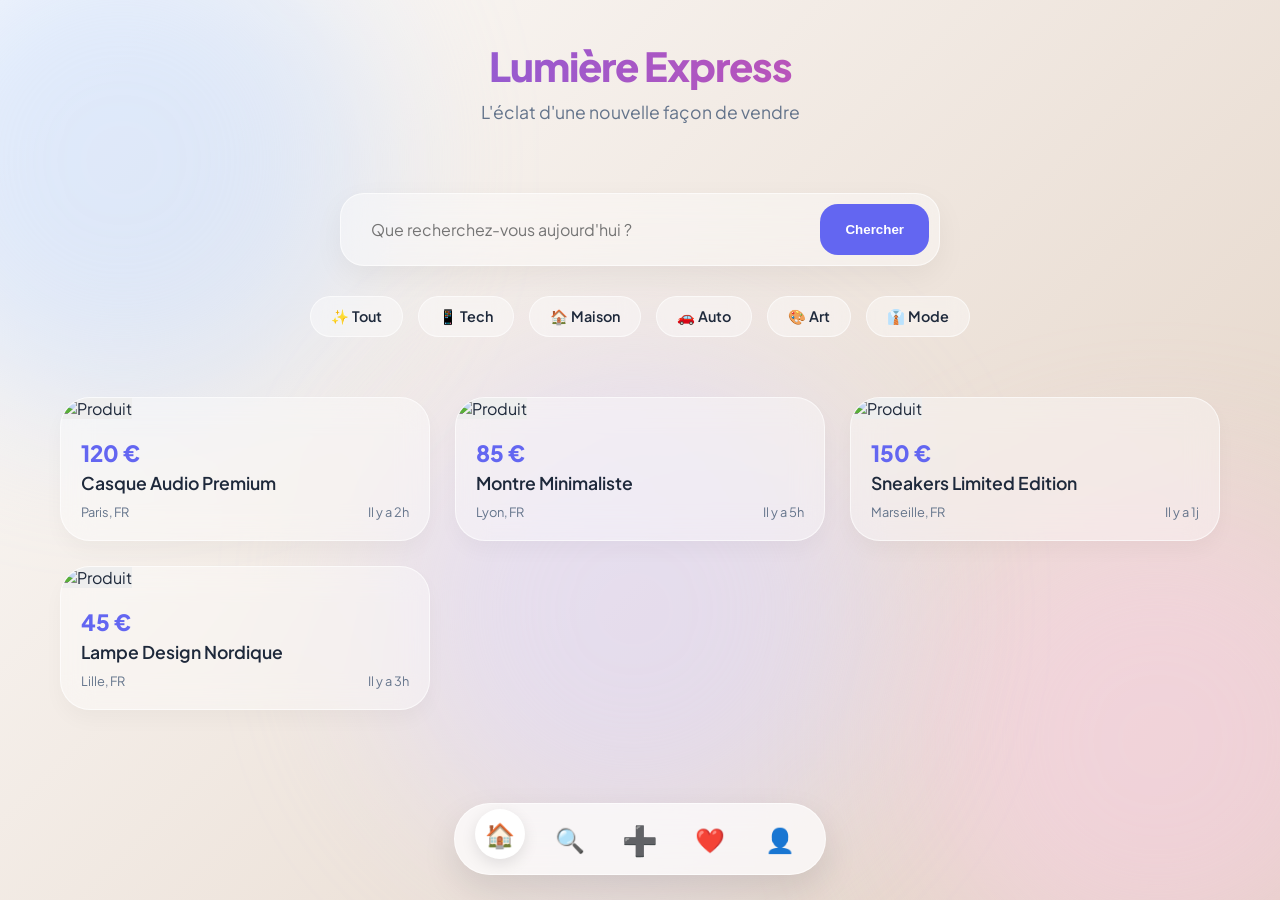
==== index.html @ c5d945b9 "AminiA: mise a jour de index.html" ====
<!DOCTYPE html>
<html lang="fr">
<head>
    <meta charset="UTF-8">
    <meta name="viewport" content="width=device-width, initial-scale=1.0">
    <title>Lumière Express | L'Éclat des Annonces</title>
    <link href="https://fonts.googleapis.com/css2?family=Plus+Jakarta+Sans:wght@300;400;600;800&display=swap" rel="stylesheet">
    <style>
        :root {
            --primary: #6366f1;
            --secondary: #a855f7;
            --accent: #ec4899;
            --glass: rgba(255, 255, 255, 0.4);
            --glass-border: rgba(255, 255, 255, 0.6);
            --text-main: #1e293b;
            --text-muted: #64748b;
        }

        * {
            margin: 0;
            padding: 0;
            box-sizing: border-box;
            -webkit-tap-highlight-color: transparent;
        }

        body {
            font-family: 'Plus Jakarta Sans', sans-serif;
            background: linear-gradient(135deg, #fdfcfb 0%, #e2d1c3 100%);
            background-attachment: fixed;
            color: var(--text-main);
            min-height: 100vh;
            overflow-x: hidden;
        }

        /* Background Blobs pour l'effet visuel */
        .blob {
            position: fixed;
            width: 500px;
            height: 500px;
            filter: blur(80px);
            z-index: -1;
            opacity: 0.5;
            border-radius: 50%;
            animation: move 20s infinite alternate;
        }
        .blob-1 { background: #c3dafe; top: -10%; left: -10%; }
        .blob-2 { background: #fbcfe8; bottom: -10%; right: -10%; animation-delay: -5s; }
        .blob-3 { background: #ddd6fe; top: 40%; left: 30%; animation-delay: -10s; }

        @keyframes move {
            from { transform: translate(0, 0) scale(1); }
            to { transform: translate(100px, 50px) scale(1.1); }
        }

        header {
            padding: 40px 20px;
            text-align: center;
            animation: fadeInDown 0.8s ease-out;
        }

        .logo {
            font-size: 2.5rem;
            font-weight: 800;
            background: linear-gradient(to right, var(--primary), var(--accent));
            -webkit-background-clip: text;
            -webkit-text-fill-color: transparent;
            letter-spacing: -1px;
            margin-bottom: 10px;
        }

        .tagline {
            color: var(--text-muted);
            font-size: 1.1rem;
            font-weight: 400;
        }

        .search-container {
            max-width: 600px;
            margin: 30px auto;
            padding: 10px;
            background: var(--glass);
            backdrop-filter: blur(20px);
            -webkit-backdrop-filter: blur(20px);
            border: 1px solid var(--glass-border);
            border-radius: 24px;
            display: flex;
            gap: 10px;
            box-shadow: 0 10px 30px rgba(0,0,0,0.05);
            animation: fadeInUp 0.8s ease-out;
        }

        .search-container input {
            flex: 1;
            background: transparent;
            border: none;
            padding: 15px 20px;
            font-size: 1rem;
            font-family: inherit;
            outline: none;
            color: var(--text-main);
        }

        .search-btn {
            background: var(--primary);
            color: white;
            border: none;
            padding: 0 25px;
            border-radius: 18px;
            font-weight: 600;
            cursor: pointer;
            transition: all 0.3s ease;
        }

        .search-btn:hover {
            transform: scale(1.05);
            box-shadow: 0 5px 15px rgba(99, 102, 241, 0.4);
        }

        .categories {
            display: flex;
            justify-content: center;
            gap: 15px;
            flex-wrap: wrap;
            padding: 0 20px 40px;
            animation: fadeInUp 1s ease-out;
        }

        .cat-pill {
            padding: 10px 20px;
            background: var(--glass);
            backdrop-filter: blur(10px);
            border: 1px solid var(--glass-border);
            border-radius: 50px;
            font-size: 0.9rem;
            font-weight: 600;
            color: var(--text-main);
            cursor: pointer;
            transition: all 0.3s cubic-bezier(0.4, 0, 0.2, 1);
        }

        .cat-pill:hover {
            background: white;
            transform: translateY(-3px);
            box-shadow: 0 5px 15px rgba(0,0,0,0.05);
        }

        .grid {
            display: grid;
            grid-template-columns: repeat(auto-fill, minmax(280px, 1fr));
            gap: 25px;
            padding: 20px;
            max-width: 1200px;
            margin: 0 auto 100px;
        }

        .card {
            background: var(--glass);
            backdrop-filter: blur(15px);
            -webkit-backdrop-filter: blur(15px);
            border: 1px solid var(--glass-border);
            border-radius: 30px;
            overflow: hidden;
            transition: all 0.4s cubic-bezier(0.175, 0.885, 0.32, 1.275);
            cursor: pointer;
            box-shadow: 0 10px 20px rgba(0,0,0,0.03);
        }

        .card:hover {
            transform: translateY(-10px) scale(1.02);
            box-shadow: 0 20px 40px rgba(0,0,0,0.08);
            background: rgba(255, 255, 255, 0.6);
        }

        .card-img {
            width: 100%;
            height: 200px;
            background: #eee;
            object-fit: cover;
        }

        .card-content {
            padding: 20px;
        }

        .card-price {
            font-size: 1.4rem;
            font-weight: 800;
            color: var(--primary);
            margin-bottom: 5px;
        }

        .card-title {
            font-size: 1.1rem;
            font-weight: 600;
            margin-bottom: 10px;
        }

        .card-footer {
            display: flex;
            justify-content: space-between;
            align-items: center;
            font-size: 0.8rem;
            color: var(--text-muted);
        }

        /* Tab Bar Ultra-Moderne */
        .tab-bar {
            position: fixed;
            bottom: 25px;
            left: 50%;
            transform: translateX(-50%);
            background: rgba(255, 255, 255, 0.7);
            backdrop-filter: blur(25px);
            -webkit-backdrop-filter: blur(25px);
            border: 1px solid var(--glass-border);
            border-radius: 40px;
            padding: 10px 20px;
            display: flex;
            gap: 20px;
            box-shadow: 0 15px 35px rgba(0,0,0,0.1);
            z-index: 1000;
            animation: fadeInUp 1.2s ease-out;
        }

        .tab-item {
            width: 50px;
            height: 50px;
            display: flex;
            align-items: center;
            justify-content: center;
            border-radius: 50%;
            color: var(--text-muted);
            text-decoration: none;
            font-size: 1.5rem;
            transition: all 0.3s ease;
            position: relative;
        }

        .tab-item.active {
            color: var(--primary);
            background: white;
            box-shadow: 0 5px 15px rgba(0,0,0,0.1);
            transform: translateY(-5px);
        }

        .tab-item:hover:not(.active) {
            color: var(--primary);
            background: rgba(255,255,255,0.5);
        }

        @keyframes fadeInDown {
            from { opacity: 0; transform: translateY(-30px); }
            to { opacity: 1; transform: translateY(0); }
        }

        @keyframes fadeInUp {
            from { opacity: 0; transform: translateY(30px); }
            to { opacity: 1; transform: translateY(0); }
        }

        @media (max-width: 600px) {
            .logo { font-size: 2rem; }
            .search-container { margin: 20px; }
            .grid { padding: 15px; gap: 15px; }
        }
    </style>
</head>
<body>

    <div class="blob blob-1"></div>
    <div class="blob blob-2"></div>
    <div class="blob blob-3"></div>

    <header>
        <div class="logo">Lumière Express</div>
        <div class="tagline">L'éclat d'une nouvelle façon de vendre</div>
    </header>

    <div class="search-container">
        <input type="text" placeholder="Que recherchez-vous aujourd'hui ?">
        <button class="search-btn">Chercher</button>
    </div>

    <div class="categories">
        <div class="cat-pill">✨ Tout</div>
        <div class="cat-pill">📱 Tech</div>
        <div class="cat-pill">🏠 Maison</div>
        <div class="cat-pill">🚗 Auto</div>
        <div class="cat-pill">🎨 Art</div>
        <div class="cat-pill">👔 Mode</div>
    </div>

    <div class="grid">
        <!-- Card 1 -->
        <div class="card">
            <img src="https://images.unsplash.com/photo-1505740420928-5e560c06d30e?w=500" class="card-img" alt="Produit">
            <div class="card-content">
                <div class="card-price">120 €</div>
                <div class="card-title">Casque Audio Premium</div>
                <div class="card-footer">
                    <span>Paris, FR</span>
                    <span>Il y a 2h</span>
                </div>
            </div>
        </div>
        <!-- Card 2 -->
        <div class="card">
            <img src="https://images.unsplash.com/photo-1523275335684-37898b6baf30?w=500" class="card-img" alt="Produit">
            <div class="card-content">
                <div class="card-price">85 €</div>
                <div class="card-title">Montre Minimaliste</div>
                <div class="card-footer">
                    <span>Lyon, FR</span>
                    <span>Il y a 5h</span>
                </div>
            </div>
        </div>
        <!-- Card 3 -->
        <div class="card">
            <img src="https://images.unsplash.com/photo-1542291026-7eec264c27ff?w=500" class="card-img" alt="Produit">
            <div class="card-content">
                <div class="card-price">150 €</div>
                <div class="card-title">Sneakers Limited Edition</div>
                <div class="card-footer">
                    <span>Marseille, FR</span>
                    <span>Il y a 1j</span>
                </div>
            </div>
        </div>
        <!-- Card 4 -->
        <div class="card">
            <img src="https://images.unsplash.com/photo-1585333124941-6756a7799237?w=500" class="card-img" alt="Produit">
            <div class="card-content">
                <div class="card-price">45 €</div>
                <div class="card-title">Lampe Design Nordique</div>
                <div class="card-footer">
                    <span>Lille, FR</span>
                    <span>Il y a 3h</span>
                </div>
            </div>
        </div>
    </div>

    <nav class="tab-bar">
        <a href="#" class="tab-item active">🏠</a>
        <a href="#" class="tab-item">🔍</a>
        <a href="#" class="tab-item" style="font-size: 1.8rem; color: var(--primary);">➕</a>
        <a href="#" class="tab-item">❤️</a>
        <a href="#" class="tab-item">👤</a>
    </nav>

</body>
</html>
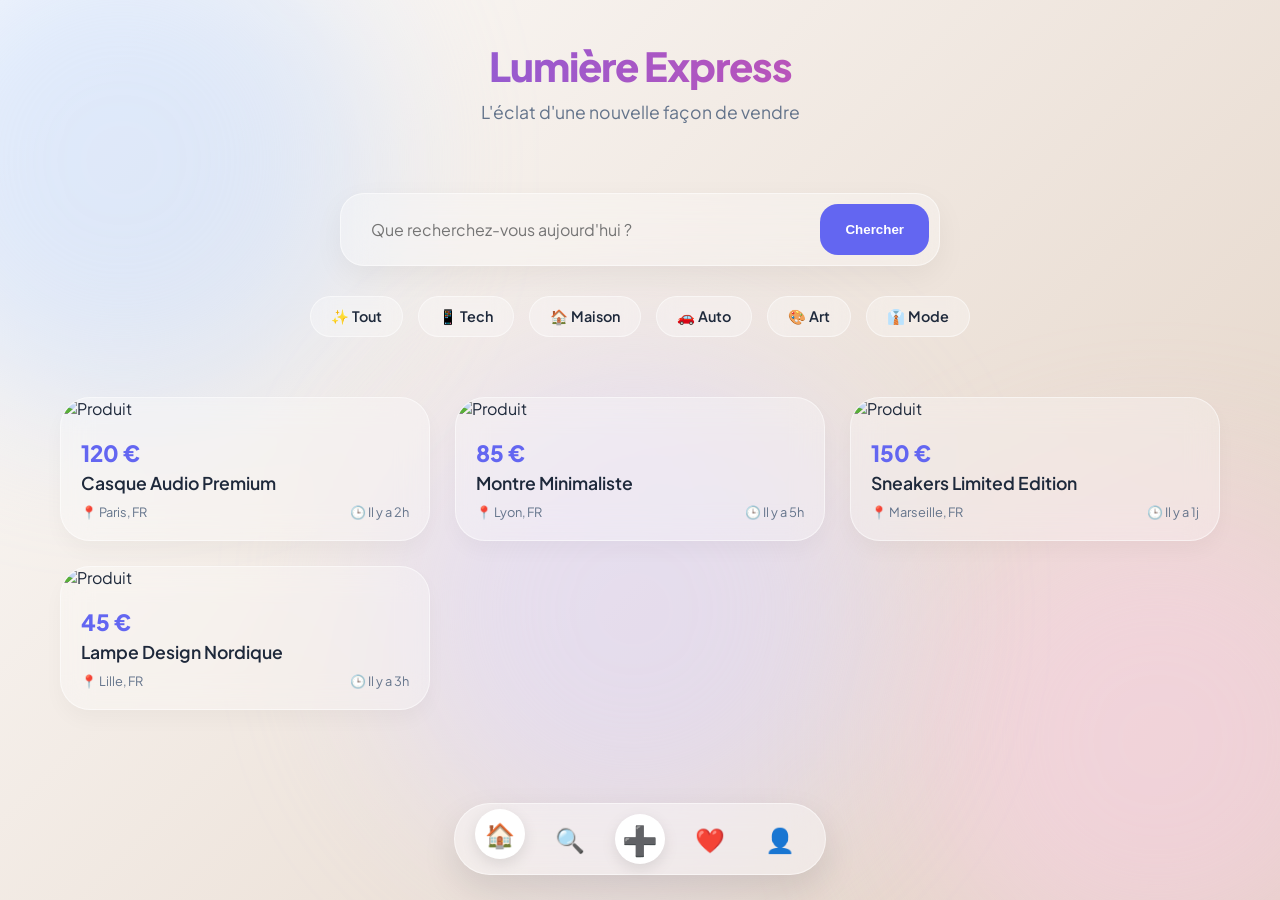
==== commit 513787bf: "AminiA: mise a jour de index.html" ====
--- a/index.html
+++ b/index.html
@@ -4,14 +4,14 @@
     <meta charset="UTF-8">
     <meta name="viewport" content="width=device-width, initial-scale=1.0">
     <title>Lumière Express | L'Éclat des Annonces</title>
-    <link href="https://fonts.googleapis.com/css2?family=Plus+Jakarta+Sans:wght@300;400;600;800&display=swap" rel="stylesheet">
+    <link href="https://fonts.googleapis.com/css2?family=Plus+Jakarta+Sans:wght@300;400;600;800&display=swap\" rel="stylesheet">
     <style>
         :root {
             --primary: #6366f1;
             --secondary: #a855f7;
             --accent: #ec4899;
-            --glass: rgba(255, 255, 255, 0.4);
-            --glass-border: rgba(255, 255, 255, 0.6);
+            --glass: rgba(255, 255, 255, 0.3);
+            --glass-border: rgba(255, 255, 255, 0.5);
             --text-main: #1e293b;
             --text-muted: #64748b;
         }
@@ -32,7 +32,6 @@
             overflow-x: hidden;
         }
 
-        /* Background Blobs pour l'effet visuel */
         .blob {
             position: fixed;
             width: 500px;
@@ -174,7 +173,6 @@
         .card-img {
             width: 100%;
             height: 200px;
-            background: #eee;
             object-fit: cover;
         }
 
@@ -203,13 +201,12 @@
             color: var(--text-muted);
         }
 
-        /* Tab Bar Ultra-Moderne */
         .tab-bar {
             position: fixed;
             bottom: 25px;
             left: 50%;
             transform: translateX(-50%);
-            background: rgba(255, 255, 255, 0.7);
+            background: rgba(255, 255, 255, 0.4);
             backdrop-filter: blur(25px);
             -webkit-backdrop-filter: blur(25px);
             border: 1px solid var(--glass-border);
@@ -298,8 +295,8 @@
                 <div class="card-price">120 €</div>
                 <div class="card-title">Casque Audio Premium</div>
                 <div class="card-footer">
-                    <span>Paris, FR</span>
-                    <span>Il y a 2h</span>
+                    <span>📍 Paris, FR</span>
+                    <span>🕒 Il y a 2h</span>
                 </div>
             </div>
         </div>
@@ -310,8 +307,8 @@
                 <div class="card-price">85 €</div>
                 <div class="card-title">Montre Minimaliste</div>
                 <div class="card-footer">
-                    <span>Lyon, FR</span>
-                    <span>Il y a 5h</span>
+                    <span>📍 Lyon, FR</span>
+                    <span>🕒 Il y a 5h</span>
                 </div>
             </div>
         </div>
@@ -322,8 +319,8 @@
                 <div class="card-price">150 €</div>
                 <div class="card-title">Sneakers Limited Edition</div>
                 <div class="card-footer">
-                    <span>Marseille, FR</span>
-                    <span>Il y a 1j</span>
+                    <span>📍 Marseille, FR</span>
+                    <span>🕒 Il y a 1j</span>
                 </div>
             </div>
         </div>
@@ -334,8 +331,8 @@
                 <div class="card-price">45 €</div>
                 <div class="card-title">Lampe Design Nordique</div>
                 <div class="card-footer">
-                    <span>Lille, FR</span>
-                    <span>Il y a 3h</span>
+                    <span>📍 Lille, FR</span>
+                    <span>🕒 Il y a 3h</span>
                 </div>
             </div>
         </div>
@@ -344,7 +341,7 @@
     <nav class="tab-bar">
         <a href="#" class="tab-item active">🏠</a>
         <a href="#" class="tab-item">🔍</a>
-        <a href="#" class="tab-item" style="font-size: 1.8rem; color: var(--primary);">➕</a>
+        <a href="#" class="tab-item" style="font-size: 1.8rem; color: var(--primary); background: white; box-shadow: 0 5px 15px rgba(0,0,0,0.1);">➕</a>
         <a href="#" class="tab-item">❤️</a>
         <a href="#" class="tab-item">👤</a>
     </nav>
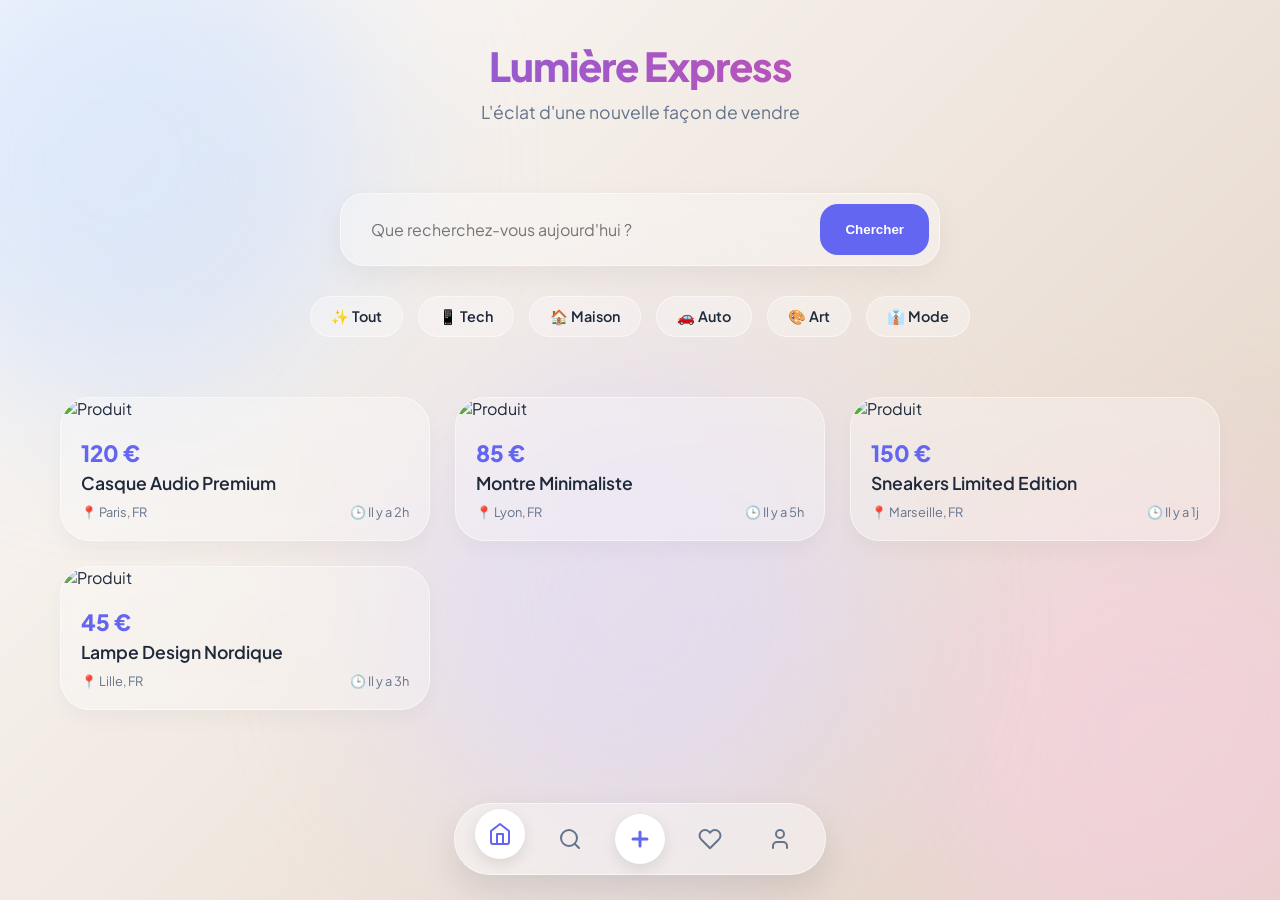
==== commit ea1963db: "AminiA: mise a jour de index.html" ====
--- a/index.html
+++ b/index.html
@@ -339,11 +339,21 @@
     </div>
 
     <nav class="tab-bar">
-        <a href="#" class="tab-item active">🏠</a>
-        <a href="#" class="tab-item">🔍</a>
-        <a href="#" class="tab-item" style="font-size: 1.8rem; color: var(--primary); background: white; box-shadow: 0 5px 15px rgba(0,0,0,0.1);">➕</a>
-        <a href="#" class="tab-item">❤️</a>
-        <a href="#" class="tab-item">👤</a>
+        <a href="#" class="tab-item active">
+            <svg xmlns="http://www.w3.org/2000/svg" width="24" height="24" viewBox="0 0 24 24" fill="none" stroke="currentColor" stroke-width="2" stroke-linecap="round" stroke-linejoin="round"><path d="m3 9 9-7 9 7v11a2 2 0 0 1-2 2H5a2 2 0 0 1-2-2z"/><polyline points="9 22 9 12 15 12 15 22"/></svg>
+        </a>
+        <a href="#" class="tab-item">
+            <svg xmlns="http://www.w3.org/2000/svg" width="24" height="24" viewBox="0 0 24 24" fill="none" stroke="currentColor" stroke-width="2" stroke-linecap="round" stroke-linejoin="round"><circle cx="11" cy="11" r="8"/><path d="m21 21-4.3-4.3"/></svg>
+        </a>
+        <a href="#" class="tab-item" style="font-size: 1.8rem; color: var(--primary); background: white; box-shadow: 0 5px 15px rgba(0,0,0,0.1);">
+            <svg xmlns="http://www.w3.org/2000/svg" width="24" height="24" viewBox="0 0 24 24" fill="none" stroke="currentColor" stroke-width="3" stroke-linecap="round" stroke-linejoin="round"><line x1="12" y1="5" x2="12" y2="19"/><line x1="5" y1="12" x2="19" y2="12"/></svg>
+        </a>
+        <a href="#" class="tab-item">
+            <svg xmlns="http://www.w3.org/2000/svg" width="24" height="24" viewBox="0 0 24 24" fill="none" stroke="currentColor" stroke-width="2" stroke-linecap="round" stroke-linejoin="round"><path d="M20.84 4.61a5.5 5.5 0 0 0-7.78 0L12 5.67l-1.06-1.06a5.5 5.5 0 0 0-7.78 7.78l1.06 1.06L12 21.23l7.78-7.78 1.06-1.06a5.5 5.5 0 0 0 0-7.78z"/></svg>
+        </a>
+        <a href="#" class="tab-item">
+            <svg xmlns="http://www.w3.org/2000/svg" width="24" height="24" viewBox="0 0 24 24" fill="none" stroke="currentColor" stroke-width="2" stroke-linecap="round" stroke-linejoin="round"><path d="M19 21v-2a4 4 0 0 0-4-4H9a4 4 0 0 0-4 4v2"/><circle cx="12" cy="7" r="4"/></svg>
+        </a>
     </nav>
 
 </body>
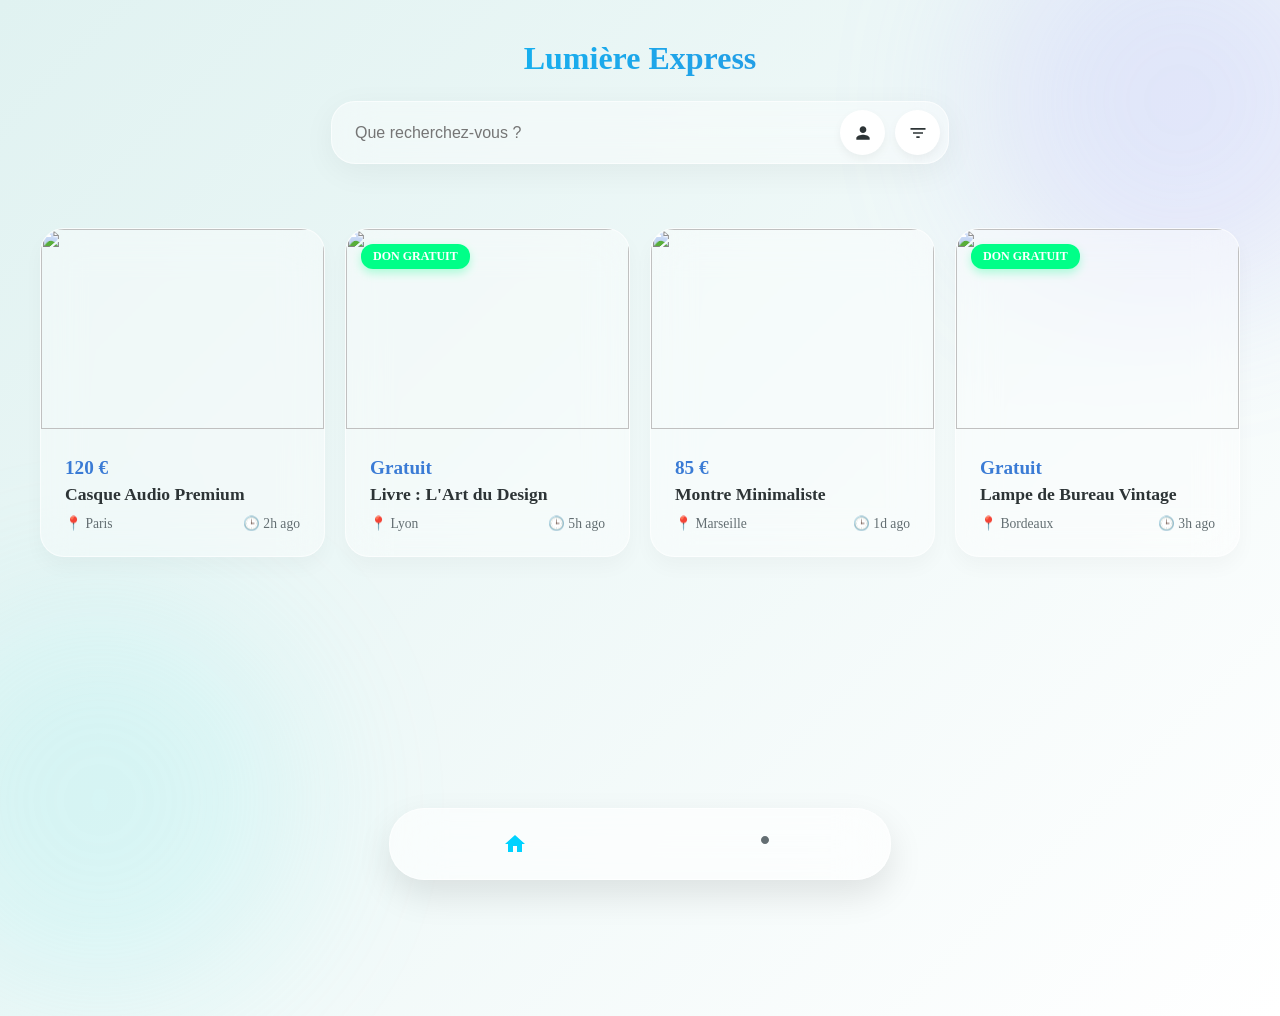
==== commit ef1efb13: "AminiA: mise à jour de index.html" ====
--- a/index.html
+++ b/index.html
@@ -1,360 +1,663 @@
 <!DOCTYPE html>
+
 <html lang="fr">
+
 <head>
-    <meta charset="UTF-8">
-    <meta name="viewport" content="width=device-width, initial-scale=1.0">
-    <title>Lumière Express | L'Éclat des Annonces</title>
-    <link href="https://fonts.googleapis.com/css2?family=Plus+Jakarta+Sans:wght@300;400;600;800&display=swap\" rel="stylesheet">
-    <style>
-        :root {
-            --primary: #6366f1;
-            --secondary: #a855f7;
-            --accent: #ec4899;
-            --glass: rgba(255, 255, 255, 0.3);
-            --glass-border: rgba(255, 255, 255, 0.5);
-            --text-main: #1e293b;
-            --text-muted: #64748b;
-        }
-
-        * {
-            margin: 0;
-            padding: 0;
-            box-sizing: border-box;
-            -webkit-tap-highlight-color: transparent;
-        }
-
-        body {
-            font-family: 'Plus Jakarta Sans', sans-serif;
-            background: linear-gradient(135deg, #fdfcfb 0%, #e2d1c3 100%);
-            background-attachment: fixed;
-            color: var(--text-main);
-            min-height: 100vh;
-            overflow-x: hidden;
-        }
-
-        .blob {
-            position: fixed;
-            width: 500px;
-            height: 500px;
-            filter: blur(80px);
-            z-index: -1;
-            opacity: 0.5;
-            border-radius: 50%;
-            animation: move 20s infinite alternate;
-        }
-        .blob-1 { background: #c3dafe; top: -10%; left: -10%; }
-        .blob-2 { background: #fbcfe8; bottom: -10%; right: -10%; animation-delay: -5s; }
-        .blob-3 { background: #ddd6fe; top: 40%; left: 30%; animation-delay: -10s; }
-
-        @keyframes move {
-            from { transform: translate(0, 0) scale(1); }
-            to { transform: translate(100px, 50px) scale(1.1); }
-        }
-
-        header {
-            padding: 40px 20px;
-            text-align: center;
-            animation: fadeInDown 0.8s ease-out;
-        }
-
-        .logo {
-            font-size: 2.5rem;
-            font-weight: 800;
-            background: linear-gradient(to right, var(--primary), var(--accent));
-            -webkit-background-clip: text;
-            -webkit-text-fill-color: transparent;
-            letter-spacing: -1px;
-            margin-bottom: 10px;
-        }
-
-        .tagline {
-            color: var(--text-muted);
-            font-size: 1.1rem;
-            font-weight: 400;
-        }
-
-        .search-container {
-            max-width: 600px;
-            margin: 30px auto;
-            padding: 10px;
-            background: var(--glass);
-            backdrop-filter: blur(20px);
-            -webkit-backdrop-filter: blur(20px);
-            border: 1px solid var(--glass-border);
-            border-radius: 24px;
-            display: flex;
-            gap: 10px;
-            box-shadow: 0 10px 30px rgba(0,0,0,0.05);
-            animation: fadeInUp 0.8s ease-out;
-        }
-
-        .search-container input {
-            flex: 1;
-            background: transparent;
-            border: none;
-            padding: 15px 20px;
-            font-size: 1rem;
-            font-family: inherit;
-            outline: none;
-            color: var(--text-main);
-        }
-
-        .search-btn {
-            background: var(--primary);
-            color: white;
-            border: none;
-            padding: 0 25px;
-            border-radius: 18px;
-            font-weight: 600;
-            cursor: pointer;
-            transition: all 0.3s ease;
-        }
-
-        .search-btn:hover {
-            transform: scale(1.05);
-            box-shadow: 0 5px 15px rgba(99, 102, 241, 0.4);
-        }
-
-        .categories {
-            display: flex;
-            justify-content: center;
-            gap: 15px;
-            flex-wrap: wrap;
-            padding: 0 20px 40px;
-            animation: fadeInUp 1s ease-out;
-        }
-
-        .cat-pill {
-            padding: 10px 20px;
-            background: var(--glass);
-            backdrop-filter: blur(10px);
-            border: 1px solid var(--glass-border);
-            border-radius: 50px;
-            font-size: 0.9rem;
-            font-weight: 600;
-            color: var(--text-main);
-            cursor: pointer;
-            transition: all 0.3s cubic-bezier(0.4, 0, 0.2, 1);
-        }
-
-        .cat-pill:hover {
-            background: white;
-            transform: translateY(-3px);
-            box-shadow: 0 5px 15px rgba(0,0,0,0.05);
-        }
-
-        .grid {
-            display: grid;
-            grid-template-columns: repeat(auto-fill, minmax(280px, 1fr));
-            gap: 25px;
-            padding: 20px;
-            max-width: 1200px;
-            margin: 0 auto 100px;
-        }
-
-        .card {
-            background: var(--glass);
-            backdrop-filter: blur(15px);
-            -webkit-backdrop-filter: blur(15px);
-            border: 1px solid var(--glass-border);
-            border-radius: 30px;
-            overflow: hidden;
-            transition: all 0.4s cubic-bezier(0.175, 0.885, 0.32, 1.275);
-            cursor: pointer;
-            box-shadow: 0 10px 20px rgba(0,0,0,0.03);
-        }
-
-        .card:hover {
-            transform: translateY(-10px) scale(1.02);
-            box-shadow: 0 20px 40px rgba(0,0,0,0.08);
-            background: rgba(255, 255, 255, 0.6);
-        }
-
-        .card-img {
-            width: 100%;
-            height: 200px;
-            object-fit: cover;
-        }
-
-        .card-content {
-            padding: 20px;
-        }
-
-        .card-price {
-            font-size: 1.4rem;
-            font-weight: 800;
-            color: var(--primary);
-            margin-bottom: 5px;
-        }
-
-        .card-title {
-            font-size: 1.1rem;
-            font-weight: 600;
-            margin-bottom: 10px;
-        }
-
-        .card-footer {
-            display: flex;
-            justify-content: space-between;
-            align-items: center;
-            font-size: 0.8rem;
-            color: var(--text-muted);
-        }
-
-        .tab-bar {
-            position: fixed;
-            bottom: 25px;
-            left: 50%;
-            transform: translateX(-50%);
-            background: rgba(255, 255, 255, 0.4);
-            backdrop-filter: blur(25px);
-            -webkit-backdrop-filter: blur(25px);
-            border: 1px solid var(--glass-border);
-            border-radius: 40px;
-            padding: 10px 20px;
-            display: flex;
-            gap: 20px;
-            box-shadow: 0 15px 35px rgba(0,0,0,0.1);
-            z-index: 1000;
-            animation: fadeInUp 1.2s ease-out;
-        }
-
-        .tab-item {
-            width: 50px;
-            height: 50px;
-            display: flex;
-            align-items: center;
-            justify-content: center;
-            border-radius: 50%;
-            color: var(--text-muted);
-            text-decoration: none;
-            font-size: 1.5rem;
-            transition: all 0.3s ease;
-            position: relative;
-        }
-
-        .tab-item.active {
-            color: var(--primary);
-            background: white;
-            box-shadow: 0 5px 15px rgba(0,0,0,0.1);
-            transform: translateY(-5px);
-        }
-
-        .tab-item:hover:not(.active) {
-            color: var(--primary);
-            background: rgba(255,255,255,0.5);
-        }
-
-        @keyframes fadeInDown {
-            from { opacity: 0; transform: translateY(-30px); }
-            to { opacity: 1; transform: translateY(0); }
-        }
-
-        @keyframes fadeInUp {
-            from { opacity: 0; transform: translateY(30px); }
-            to { opacity: 1; transform: translateY(0); }
-        }
-
-        @media (max-width: 600px) {
-            .logo { font-size: 2rem; }
-            .search-container { margin: 20px; }
-            .grid { padding: 15px; gap: 15px; }
-        }
-    </style>
+
+<meta charset="UTF-8">
+
+<meta name="viewport" content="width=device-width, initial-scale=1.0">
+
+<title>Lumière Express | Glassmorphism</title>
+
+<link href="https://fonts.googleapis.com/css2?family=Plus+Jakarta+Sans:wght@300;400;600;800&display=swap" rel="stylesheet">
+
+<style>
+
+:root {
+
+--primary: #00d2ff;
+
+--secondary: #3a7bd5;
+
+--accent: #00ff88;
+
+--bg-gradient: linear-gradient(135deg, #e0f2f1 0%, #ffffff 100%);
+
+--glass: rgba(255, 255, 255, 0.4);
+
+--glass-border: rgba(255, 255, 255, 0.6);
+
+--text-main: #2d3436;
+
+--text-muted: #636e72;
+
+}
+
+{ margin: 0; padding: 0; box-sizing: border-box; font-family: 'Plus Jakarta Sans', sans-serif; }
+body {
+
+background: var(--bg-gradient);
+
+min-height: 100vh;
+
+color: var(--text-main);
+
+overflow-x: hidden;
+
+padding-bottom: 100px;
+
+}
+
+.blob {
+
+position: fixed;
+
+width: 400px;
+
+height: 400px;
+
+background: var(--primary);
+
+filter: blur(80px);
+
+opacity: 0.2;
+
+z-index: -1;
+
+border-radius: 50%;
+
+}
+
+.blob-1 { top: -100px; right: -100px; background: #a29bfe; }
+
+.blob-2 { bottom: -100px; left: -100px; background: #81ecec; }
+
+header { padding: 2rem 1.5rem; text-align: center; }
+
+.logo {
+
+font-size: 2rem;
+
+font-weight: 800;
+
+background: linear-gradient(to right, var(--primary), var(--secondary));
+
+-webkit-background-clip: text;
+
+-webkit-text-fill-color: transparent;
+
+margin-bottom: 1.5rem;
+
+}
+
+.search-container {
+
+display: flex;
+
+gap: 10px;
+
+max-width: 600px;
+
+margin: 0 auto 2rem;
+
+padding: 8px;
+
+background: var(--glass);
+
+backdrop-filter: blur(20px);
+
+border: 1px solid var(--glass-border);
+
+border-radius: 24px;
+
+box-shadow: 0 8px 32px rgba(0,0,0,0.05);
+
+}
+
+.search-input {
+
+flex: 1;
+
+border: none;
+
+background: transparent;
+
+padding: 12px 15px;
+
+font-size: 1rem;
+
+outline: none;
+
+color: var(--text-main);
+
+}
+
+.icon-btn {
+
+background: white;
+
+border: none;
+
+width: 45px;
+
+height: 45px;
+
+border-radius: 50%;
+
+cursor: pointer;
+
+display: flex;
+
+align-items: center;
+
+justify-content: center;
+
+transition: 0.3s;
+
+box-shadow: 0 4px 10px rgba(0,0,0,0.05);
+
+}
+
+.icon-btn:hover { transform: scale(1.05); background: var(--primary); }
+
+.icon-btn svg { width: 20px; height: 20px; fill: var(--text-main); transition: 0.3s; }
+
+.icon-btn:hover svg { fill: white; }
+
+.ads-grid {
+
+display: grid;
+
+grid-template-columns: repeat(auto-fill, minmax(280px, 1fr));
+
+gap: 20px;
+
+padding: 0 1.5rem;
+
+max-width: 1200px;
+
+margin: 0 auto;
+
+}
+
+.ad-card {
+
+background: var(--glass);
+
+backdrop-filter: blur(20px);
+
+border: 1px solid var(--glass-border);
+
+border-radius: 24px;
+
+overflow: hidden;
+
+transition: 0.4s cubic-bezier(0.175, 0.885, 0.32, 1.275);
+
+box-shadow: 0 10px 20px rgba(0,0,0,0.03);
+
+position: relative;
+
+}
+
+.ad-card:hover { transform: translateY(-10px); box-shadow: 0 20px 40px rgba(0,0,0,0.08); }
+
+.ad-image { width: 100%; height: 200px; object-fit: cover; }
+
+.ad-content { padding: 1.5rem; }
+
+.ad-price { font-weight: 800; font-size: 1.2rem; color: var(--secondary); }
+
+.ad-title { font-weight: 600; margin: 5px 0; font-size: 1.1rem; }
+
+.ad-meta { font-size: 0.85rem; color: var(--text-muted); display: flex; justify-content: space-between; margin-top: 10px; }
+
+.badge-don {
+
+position: absolute;
+
+top: 15px;
+
+left: 15px;
+
+background: var(--accent);
+
+color: white;
+
+padding: 5px 12px;
+
+border-radius: 12px;
+
+font-size: 0.75rem;
+
+font-weight: 700;
+
+box-shadow: 0 4px 10px rgba(0,255,136,0.3);
+
+z-index: 10;
+
+}
+
+.tab-bar {
+
+position: fixed;
+
+bottom: 20px;
+
+left: 50%;
+
+transform: translateX(-50%);
+
+width: 90%;
+
+max-width: 500px;
+
+height: 70px;
+
+background: rgba(255, 255, 255, 0.6);
+
+backdrop-filter: blur(25px);
+
+border: 1px solid var(--glass-border);
+
+border-radius: 35px;
+
+display: flex;
+
+justify-content: space-around;
+
+align-items: center;
+
+box-shadow: 0 15px 35px rgba(0,0,0,0.1);
+
+z-index: 1000;
+
+}
+
+.tab-item {
+
+cursor: pointer;
+
+display: flex;
+
+flex-direction: column;
+
+align-items: center;
+
+color: var(--text-muted);
+
+transition: 0.3s;
+
+text-decoration: none;
+
+}
+
+.tab-item svg { width: 24px; height: 24px; fill: currentColor; transition: 0.3s; }
+
+.tab-item:hover, .tab-item.active { color: var(--primary); }
+
+.tab-add {
+
+width: 60px;
+
+height: 60px;
+
+background: white;
+
+border-radius: 50%;
+
+display: flex;
+
+align-items: center;
+
+justify-content: center;
+
+box-shadow: 0 8px 20px rgba(0,0,0,0.1);
+
+transition: 0.3s;
+
+cursor: pointer;
+
+border: none;
+
+}
+
+.tab-add:hover { transform: scale(1.1) rotate(90deg); background: var(--primary); }
+
+.tab-add svg { width: 30px; height: 30px; fill: var(--primary); transition: 0.3s; }
+
+.tab-add:hover svg { fill: white; }
+
+.modal {
+
+position: fixed;
+
+top: 0; left: 0; width: 100%; height: 100%;
+
+background: rgba(0,0,0,0.3);
+
+backdrop-filter: blur(10px);
+
+display: none;
+
+justify-content: center;
+
+align-items: center;
+
+z-index: 2000;
+
+}
+
+.modal-content {
+
+background: rgba(255, 255, 255, 0.8);
+
+backdrop-filter: blur(30px);
+
+padding: 2.5rem;
+
+border-radius: 30px;
+
+width: 90%;
+
+max-width: 450px;
+
+border: 1px solid white;
+
+box-shadow: 0 25px 50px rgba(0,0,0,0.1);
+
+animation: slideUp 0.4s ease-out;
+
+position: relative;
+
+}
+
+@keyframes slideUp { from { transform: translateY(50px); opacity: 0; } to { transform: translateY(0); opacity: 1; } }
+
+.modal-content h2 { margin-bottom: 1.5rem; text-align: center; font-weight: 800; }
+
+.form-group { margin-bottom: 1.2rem; }
+
+.form-group label { display: block; margin-bottom: 5px; font-size: 0.9rem; color: var(--text-muted); }
+
+.form-group input, .form-group select, .form-group textarea {
+
+width: 100%;
+
+padding: 12px;
+
+border-radius: 12px;
+
+border: 1px solid #ddd;
+
+background: rgba(255,255,255,0.5);
+
+outline: none;
+
+font-size: 1rem;
+
+}
+
+.btn-submit {
+
+width: 100%;
+
+padding: 15px;
+
+border-radius: 15px;
+
+border: none;
+
+background: linear-gradient(to right, var(--primary), var(--secondary));
+
+color: white;
+
+font-weight: 700;
+
+font-size: 1rem;
+
+cursor: pointer;
+
+transition: 0.3s;
+
+margin-top: 1rem;
+
+}
+
+.btn-submit:hover { opacity: 0.9; transform: scale(1.02); }
+
+.close-modal { position: absolute; top: 20px; right: 20px; cursor: pointer; font-size: 1.5rem; }
+
+</style>
+
 </head>
+
 <body>
 
-    <div class="blob blob-1"></div>
-    <div class="blob blob-2"></div>
-    <div class="blob blob-3"></div>
-
-    <header>
-        <div class="logo">Lumière Express</div>
-        <div class="tagline">L'éclat d'une nouvelle façon de vendre</div>
-    </header>
-
-    <div class="search-container">
-        <input type="text" placeholder="Que recherchez-vous aujourd'hui ?">
-        <button class="search-btn">Chercher</button>
-    </div>
-
-    <div class="categories">
-        <div class="cat-pill">✨ Tout</div>
-        <div class="cat-pill">📱 Tech</div>
-        <div class="cat-pill">🏠 Maison</div>
-        <div class="cat-pill">🚗 Auto</div>
-        <div class="cat-pill">🎨 Art</div>
-        <div class="cat-pill">👔 Mode</div>
-    </div>
-
-    <div class="grid">
-        <!-- Card 1 -->
-        <div class="card">
-            <img src="https://images.unsplash.com/photo-1505740420928-5e560c06d30e?w=500" class="card-img" alt="Produit">
-            <div class="card-content">
-                <div class="card-price">120 €</div>
-                <div class="card-title">Casque Audio Premium</div>
-                <div class="card-footer">
-                    <span>📍 Paris, FR</span>
-                    <span>🕒 Il y a 2h</span>
-                </div>
-            </div>
-        </div>
-        <!-- Card 2 -->
-        <div class="card">
-            <img src="https://images.unsplash.com/photo-1523275335684-37898b6baf30?w=500" class="card-img" alt="Produit">
-            <div class="card-content">
-                <div class="card-price">85 €</div>
-                <div class="card-title">Montre Minimaliste</div>
-                <div class="card-footer">
-                    <span>📍 Lyon, FR</span>
-                    <span>🕒 Il y a 5h</span>
-                </div>
-            </div>
-        </div>
-        <!-- Card 3 -->
-        <div class="card">
-            <img src="https://images.unsplash.com/photo-1542291026-7eec264c27ff?w=500" class="card-img" alt="Produit">
-            <div class="card-content">
-                <div class="card-price">150 €</div>
-                <div class="card-title">Sneakers Limited Edition</div>
-                <div class="card-footer">
-                    <span>📍 Marseille, FR</span>
-                    <span>🕒 Il y a 1j</span>
-                </div>
-            </div>
-        </div>
-        <!-- Card 4 -->
-        <div class="card">
-            <img src="https://images.unsplash.com/photo-1585333124941-6756a7799237?w=500" class="card-img" alt="Produit">
-            <div class="card-content">
-                <div class="card-price">45 €</div>
-                <div class="card-title">Lampe Design Nordique</div>
-                <div class="card-footer">
-                    <span>📍 Lille, FR</span>
-                    <span>🕒 Il y a 3h</span>
-                </div>
-            </div>
+<div class="blob blob-1"></div>
+
+<div class="blob blob-2"></div>
+
+<header>
+
+<div class="logo">Lumière Express</div>
+
+<div class="search-container">
+
+<input type="text" class="search-input" placeholder="Que recherchez-vous ?">
+
+<button class="icon-btn" onclick="openModal('modal-login')">
+
+<svg viewBox="0 0 24 24"><path d="M12 12c2.21 0 4-1.79 4-4s-1.79-4-4-4-4 1.79-4 4 1.79 4 4 4zm0 2c-2.67 0-8 1.34-8 4v2h16v-2c0-2.66-5.33-4-8-4z"/></svg>
+
+</button>
+
+<button class="icon-btn">
+
+<svg viewBox="0 0 24 24"><path d="M10 18h4v-2h-4v2zM3 6v2h18V6H3zm3 7h12v-2H6v2z"/></svg>
+
+</button>
+
+</div>
+
+</header>
+
+<div class="ads-grid">
+
+<div class="ad-card">
+
+<img src="https://images.unsplash.com/photo-1505740420928-5e564714933a?auto=format&fit=crop&w=500&q=80" class="ad-image">
+
+<div class="ad-content">
+
+<div class="ad-price">120 €</div>
+
+<div class="ad-title">Casque Audio Premium</div>
+
+<div class="ad-meta"><span>📍 Paris</span><span>🕒 2h ago</span></div>
+
+</div>
+
+</div>
+
+<div class="ad-card">
+
+<div class="badge-don">DON GRATUIT</div>
+
+<img src="https://images.unsplash.com/photo-1544947950-fa07a98d237f?auto=format&fit=crop&w=500&q=80" class="ad-image">
+
+<div class="ad-content">
+
+<div class="ad-price">Gratuit</div>
+
+<div class="ad-title">Livre : L'Art du Design</div>
+
+<div class="ad-meta"><span>📍 Lyon</span><span>🕒 5h ago</span></div>
+
+</div>
+
+</div>
+
+<div class="ad-card">
+
+<img src="https://images.unsplash.com/photo-1523275335684-37898b6baf30?auto=format&fit=crop&w=500&q=80" class="ad-image">
+
+<div class="ad-content">
+
+<div class="ad-price">85 €</div>
+
+<div class="ad-title">Montre Minimaliste</div>
+
+<div class="ad-meta"><span>📍 Marseille</span><span>🕒 1d ago</span></div>
+
+</div>
+
+</div>
+
+<div class="ad-card">
+
+<div class="badge-don">DON GRATUIT</div>
+
+<img src="https://images.unsplash.com/photo-1581235720703-97f566733362?auto=format&fit=crop&w=500&q=80" class="ad-image">
+
+<div class="ad-content">
+
+<div class="ad-price">Gratuit</div>
+
+<div class="ad-title">Lampe de Bureau Vintage</div>
+
+<div class="ad-meta"><span>📍 Bordeaux</span><span>🕒 3h ago</span></div>
+
+</div>
+
+</div>
+
+</div>
+
+<nav class="tab-bar">
+
+<a href="#" class="tab-item active">
+
+<svg viewBox="0 0 24 24"><path d="M10 20v-6h4v6h5v-8h3L12 3 2 12h3v8z"/></svg>
+
+</a>
+
+<a href="#" class="tab-item" onclick="openModal('modal-login')">
+
+<svg viewBox="0 0 24 24"><path d="M12 12c2.21 0 4-1.79 4-4s-1.79-4-4-4-4 1.79-4 4 1.79 4 4 4zm0 2c-2.67
+
+Vas-y, continue, on voit, il est, il est coupé.
+Je m'excuse, le code a été coupé à cause de la limite de caractères. Voici la suite et la fin du code (à partir de la Tab Bar et incluant tous les formulaires).
+
+Remplace tout ce qui suit la balise <nav class="tab-bar"> par ceci :
+
+Copier        <a href="#" class="tab-item active">
+            <svg viewBox="0 0 24 24"><path d="M10 20v-6h4v6h5v-8h3L12 3 2 12h3v8z"/></svg>
+        </a>
+        <a href="#" class="tab-item" onclick="openModal('modal-login')">
+            <svg viewBox="0 0 24 24"><path d="M12 12c2.21 0 4-1.79 4-4s-1.79-4-4-4-4 1.79-4 4 1.79 4 4 4zm0 2c-2.67 0-8 1.34-8 4v2h16v-2c0-2.66-5.33-4-8-4z"/></svg>
+        </a>
+        <button class="tab-add" onclick="openModal('modal-ad')">
+            <svg viewBox="0 0 24 24"><path d="M19 13h-6v6h-2v-6H5v-2h6V5h2v6h6v2z"/></svg>
+        </button>
+        <a href="#" class="tab-item" onclick="openModal('modal-login')">
+            <svg viewBox="0 0 24 24"><path d="M12 12c2.21 0 4-1.79 4-4s-1.79-4-4-4-4 1.79-4 4 1.79 4 4 4zm0 2c-2.67 0-8 1.34-8 4v2h16v-2c0-2.66-5.33-4-8-4z"/></svg>
+        </a>
+        <a href="#" class="tab-item">
+            <svg viewBox="0 0 24 24"><path d="M12 2C6.48 2 2 6.48 2 12s4.48 10 10 10 10-4.48 10-10S17.52 2 12 2zm1 15h-2v-6h2v6zm0-8h-2V7h2v2z"/></svg>
+        </a>
+    </nav>
+
+    <!-- MODAL CONNEXION -->
+    <div id="modal-login" class="modal">
+        <div class="modal-content">
+            <span class="close-modal" onclick="closeModal('modal-login')">&times;</span>
+            <h2>Connexion</h2>
+            <form>
+                <div class="form-group">
+                    <label>Email</label>
+                    <input type="email" placeholder="exemple@mail.com" required>
+                </div>
+                <div class="form-group">
+                    <label>Mot de passe</label>
+                    <input type="password" placeholder="••••••••" required>
+                </div>
+                <button type="submit" class="btn-submit">Se connecter</button>
+            </form>
+            <p style="text-align:center; margin-top:15px; font-size:0.9rem; color:var(--text-muted);">
+                Pas de compte ? <a href="#" onclick="openModal('modal-signup')" style="color:var(--primary); font-weight:600;">S'inscrire</a>
+            </p>
         </div>
     </div>
 
-    <nav class="tab-bar">
-        <a href="#" class="tab-item active">
-            <svg xmlns="http://www.w3.org/2000/svg" width="24" height="24" viewBox="0 0 24 24" fill="none" stroke="currentColor" stroke-width="2" stroke-linecap="round" stroke-linejoin="round"><path d="m3 9 9-7 9 7v11a2 2 0 0 1-2 2H5a2 2 0 0 1-2-2z"/><polyline points="9 22 9 12 15 12 15 22"/></svg>
-        </a>
-        <a href="#" class="tab-item">
-            <svg xmlns="http://www.w3.org/2000/svg" width="24" height="24" viewBox="0 0 24 24" fill="none" stroke="currentColor" stroke-width="2" stroke-linecap="round" stroke-linejoin="round"><circle cx="11" cy="11" r="8"/><path d="m21 21-4.3-4.3"/></svg>
-        </a>
-        <a href="#" class="tab-item" style="font-size: 1.8rem; color: var(--primary); background: white; box-shadow: 0 5px 15px rgba(0,0,0,0.1);">
-            <svg xmlns="http://www.w3.org/2000/svg" width="24" height="24" viewBox="0 0 24 24" fill="none" stroke="currentColor" stroke-width="3" stroke-linecap="round" stroke-linejoin="round"><line x1="12" y1="5" x2="12" y2="19"/><line x1="5" y1="12" x2="19" y2="12"/></svg>
-        </a>
-        <a href="#" class="tab-item">
-            <svg xmlns="http://www.w3.org/2000/svg" width="24" height="24" viewBox="0 0 24 24" fill="none" stroke="currentColor" stroke-width="2" stroke-linecap="round" stroke-linejoin="round"><path d="M20.84 4.61a5.5 5.5 0 0 0-7.78 0L12 5.67l-1.06-1.06a5.5 5.5 0 0 0-7.78 7.78l1.06 1.06L12 21.23l7.78-7.78 1.06-1.06a5.5 5.5 0 0 0 0-7.78z"/></svg>
-        </a>
-        <a href="#" class="tab-item">
-            <svg xmlns="http://www.w3.org/2000/svg" width="24" height="24" viewBox="0 0 24 24" fill="none" stroke="currentColor" stroke-width="2" stroke-linecap="round" stroke-linejoin="round"><path d="M19 21v-2a4 4 0 0 0-4-4H9a4 4 0 0 0-4 4v2"/><circle cx="12" cy="7" r="4"/></svg>
-        </a>
-    </nav>
-
+    <!-- MODAL INSCRIPTION -->
+    <div id="modal-signup" class="modal">
+        <div class="modal-content">
+            <span class="close-modal" onclick="closeModal('modal-signup')">&times;</span>
+            <h2>Créer un compte</h2>
+            <form>
+                <div class="form-group">
+                    <label>Nom complet</label>
+                    <input type="text" placeholder="Jean Dupont" required>
+                </div>
+                <div class="form-group">
+                    <label>Email</label>
+                    <input type="email" placeholder="exemple@mail.com" required>
+                </div>
+                <div class="form-group">
+                    <label>Mot de passe</label>
+                    <input type="password" placeholder="••••••••" required>
+                </div>
+                <button type="submit" class="btn-submit">S'inscrire</button>
+            </form>
+        </div>
+    </div>
+
+    <!-- MODAL PUBLICATION -->
+    <div id="modal-ad" class="modal">
+        <div class="modal-content">
+            <span class="close-modal" onclick="closeModal('modal-ad')">&times;</span>
+            <h2>Publier une annonce</h2>
+            <form>
+                <div class="form-group">
+                    <label>Titre de l'objet</label>
+                    <input type="text" placeholder="Ex: iPhone 13 Pro" required>
+                </div>
+                <div class="form-group">
+                    <label>Type d'annonce</label>
+                    <select>
+                        <option value="vente">Vente</option>
+                        <option value="don">Don Gratuit 🎁</option>
+                        <option value="échange">Échange</option>
+                    </select>
+                </div>
+                <div class="form-group">
+                    <label>Prix (€) - Laissez 0 pour un don</label>
+                    <input type="number" placeholder="0.00">
+                </div>
+                <div class="form-group">
+                    <label>Description</label>
+                    <textarea rows="3" placeholder="Décrivez votre objet..."></textarea>
+                </div>
+                <button type="submit" class="btn-submit">Publier l'annonce</button>
+            </form>
+        </div>
+    </div>
+
+    <script>
+        function openModal(id) {
+            document.getElementById(id).style.display = 'flex';
+        }
+        function closeModal(id) {
+            document.getElementById(id).style.display = 'none';
+        }
+        // Fermer la modale en cliquant à l'extérieur
+        window.onclick = function(event) {
+            if (event.target.className === 'modal') {
+                event.target.style.display = 'none';
+            }
+        }
+    </script>
 </body>
-</html>
+</html
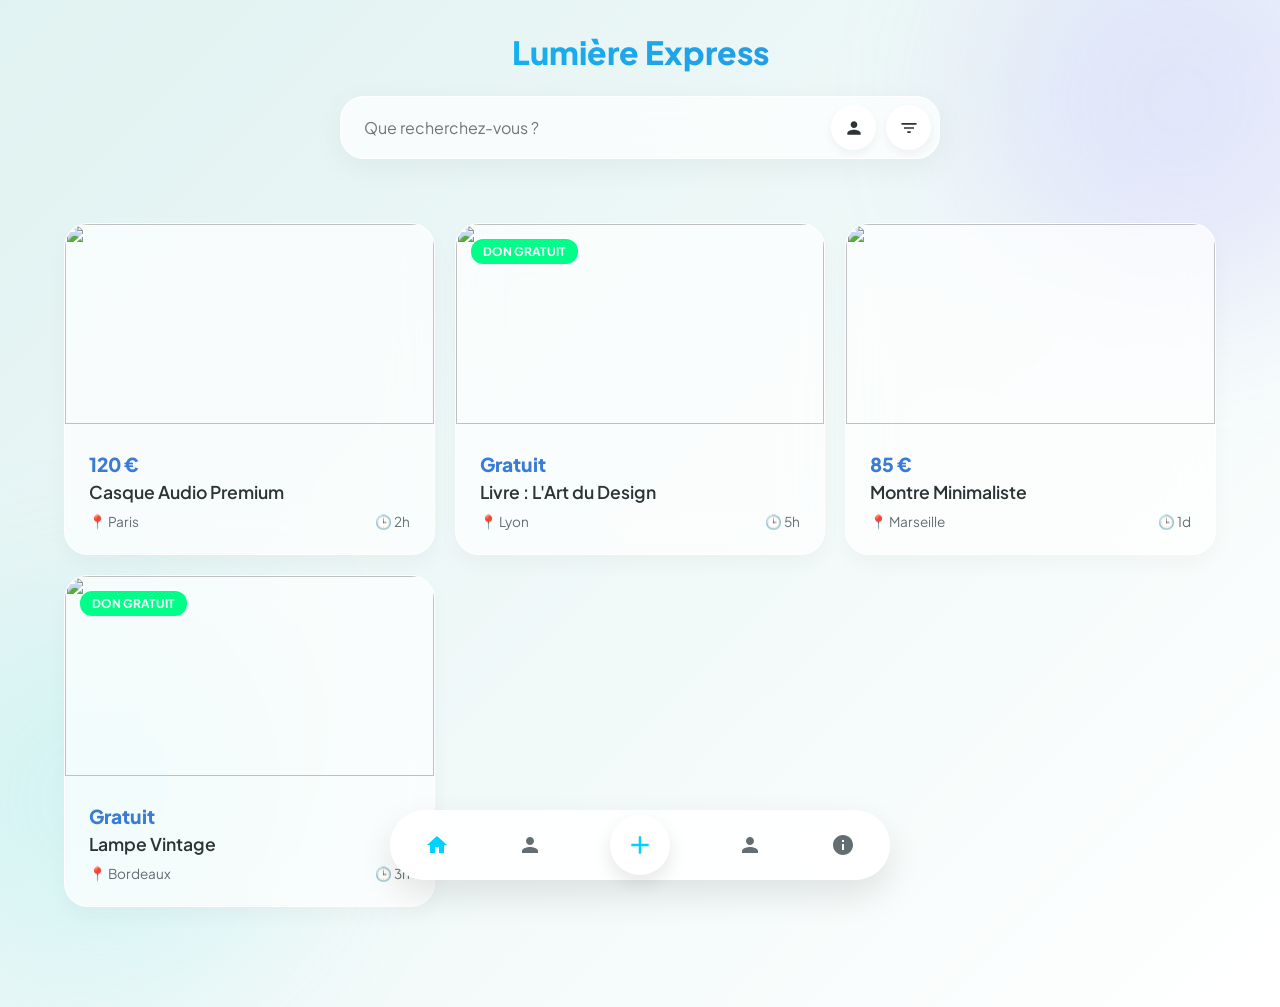
==== commit 70a24911: "AminiA: mise a jour de index.html" ====
--- a/index.html
+++ b/index.html
@@ -1,663 +1,86 @@
 <!DOCTYPE html>
-
 <html lang="fr">
-
 <head>
-
-<meta charset="UTF-8">
-
-<meta name="viewport" content="width=device-width, initial-scale=1.0">
-
-<title>Lumière Express | Glassmorphism</title>
-
-<link href="https://fonts.googleapis.com/css2?family=Plus+Jakarta+Sans:wght@300;400;600;800&display=swap" rel="stylesheet">
-
-<style>
-
-:root {
-
---primary: #00d2ff;
-
---secondary: #3a7bd5;
-
---accent: #00ff88;
-
---bg-gradient: linear-gradient(135deg, #e0f2f1 0%, #ffffff 100%);
-
---glass: rgba(255, 255, 255, 0.4);
-
---glass-border: rgba(255, 255, 255, 0.6);
-
---text-main: #2d3436;
-
---text-muted: #636e72;
-
-}
-
-{ margin: 0; padding: 0; box-sizing: border-box; font-family: 'Plus Jakarta Sans', sans-serif; }
-body {
-
-background: var(--bg-gradient);
-
-min-height: 100vh;
-
-color: var(--text-main);
-
-overflow-x: hidden;
-
-padding-bottom: 100px;
-
-}
-
-.blob {
-
-position: fixed;
-
-width: 400px;
-
-height: 400px;
-
-background: var(--primary);
-
-filter: blur(80px);
-
-opacity: 0.2;
-
-z-index: -1;
-
-border-radius: 50%;
-
-}
-
-.blob-1 { top: -100px; right: -100px; background: #a29bfe; }
-
-.blob-2 { bottom: -100px; left: -100px; background: #81ecec; }
-
-header { padding: 2rem 1.5rem; text-align: center; }
-
-.logo {
-
-font-size: 2rem;
-
-font-weight: 800;
-
-background: linear-gradient(to right, var(--primary), var(--secondary));
-
--webkit-background-clip: text;
-
--webkit-text-fill-color: transparent;
-
-margin-bottom: 1.5rem;
-
-}
-
-.search-container {
-
-display: flex;
-
-gap: 10px;
-
-max-width: 600px;
-
-margin: 0 auto 2rem;
-
-padding: 8px;
-
-background: var(--glass);
-
-backdrop-filter: blur(20px);
-
-border: 1px solid var(--glass-border);
-
-border-radius: 24px;
-
-box-shadow: 0 8px 32px rgba(0,0,0,0.05);
-
-}
-
-.search-input {
-
-flex: 1;
-
-border: none;
-
-background: transparent;
-
-padding: 12px 15px;
-
-font-size: 1rem;
-
-outline: none;
-
-color: var(--text-main);
-
-}
-
-.icon-btn {
-
-background: white;
-
-border: none;
-
-width: 45px;
-
-height: 45px;
-
-border-radius: 50%;
-
-cursor: pointer;
-
-display: flex;
-
-align-items: center;
-
-justify-content: center;
-
-transition: 0.3s;
-
-box-shadow: 0 4px 10px rgba(0,0,0,0.05);
-
-}
-
-.icon-btn:hover { transform: scale(1.05); background: var(--primary); }
-
-.icon-btn svg { width: 20px; height: 20px; fill: var(--text-main); transition: 0.3s; }
-
-.icon-btn:hover svg { fill: white; }
-
-.ads-grid {
-
-display: grid;
-
-grid-template-columns: repeat(auto-fill, minmax(280px, 1fr));
-
-gap: 20px;
-
-padding: 0 1.5rem;
-
-max-width: 1200px;
-
-margin: 0 auto;
-
-}
-
-.ad-card {
-
-background: var(--glass);
-
-backdrop-filter: blur(20px);
-
-border: 1px solid var(--glass-border);
-
-border-radius: 24px;
-
-overflow: hidden;
-
-transition: 0.4s cubic-bezier(0.175, 0.885, 0.32, 1.275);
-
-box-shadow: 0 10px 20px rgba(0,0,0,0.03);
-
-position: relative;
-
-}
-
-.ad-card:hover { transform: translateY(-10px); box-shadow: 0 20px 40px rgba(0,0,0,0.08); }
-
-.ad-image { width: 100%; height: 200px; object-fit: cover; }
-
-.ad-content { padding: 1.5rem; }
-
-.ad-price { font-weight: 800; font-size: 1.2rem; color: var(--secondary); }
-
-.ad-title { font-weight: 600; margin: 5px 0; font-size: 1.1rem; }
-
-.ad-meta { font-size: 0.85rem; color: var(--text-muted); display: flex; justify-content: space-between; margin-top: 10px; }
-
-.badge-don {
-
-position: absolute;
-
-top: 15px;
-
-left: 15px;
-
-background: var(--accent);
-
-color: white;
-
-padding: 5px 12px;
-
-border-radius: 12px;
-
-font-size: 0.75rem;
-
-font-weight: 700;
-
-box-shadow: 0 4px 10px rgba(0,255,136,0.3);
-
-z-index: 10;
-
-}
-
-.tab-bar {
-
-position: fixed;
-
-bottom: 20px;
-
-left: 50%;
-
-transform: translateX(-50%);
-
-width: 90%;
-
-max-width: 500px;
-
-height: 70px;
-
-background: rgba(255, 255, 255, 0.6);
-
-backdrop-filter: blur(25px);
-
-border: 1px solid var(--glass-border);
-
-border-radius: 35px;
-
-display: flex;
-
-justify-content: space-around;
-
-align-items: center;
-
-box-shadow: 0 15px 35px rgba(0,0,0,0.1);
-
-z-index: 1000;
-
-}
-
-.tab-item {
-
-cursor: pointer;
-
-display: flex;
-
-flex-direction: column;
-
-align-items: center;
-
-color: var(--text-muted);
-
-transition: 0.3s;
-
-text-decoration: none;
-
-}
-
-.tab-item svg { width: 24px; height: 24px; fill: currentColor; transition: 0.3s; }
-
-.tab-item:hover, .tab-item.active { color: var(--primary); }
-
-.tab-add {
-
-width: 60px;
-
-height: 60px;
-
-background: white;
-
-border-radius: 50%;
-
-display: flex;
-
-align-items: center;
-
-justify-content: center;
-
-box-shadow: 0 8px 20px rgba(0,0,0,0.1);
-
-transition: 0.3s;
-
-cursor: pointer;
-
-border: none;
-
-}
-
-.tab-add:hover { transform: scale(1.1) rotate(90deg); background: var(--primary); }
-
-.tab-add svg { width: 30px; height: 30px; fill: var(--primary); transition: 0.3s; }
-
-.tab-add:hover svg { fill: white; }
-
-.modal {
-
-position: fixed;
-
-top: 0; left: 0; width: 100%; height: 100%;
-
-background: rgba(0,0,0,0.3);
-
-backdrop-filter: blur(10px);
-
-display: none;
-
-justify-content: center;
-
-align-items: center;
-
-z-index: 2000;
-
-}
-
-.modal-content {
-
-background: rgba(255, 255, 255, 0.8);
-
-backdrop-filter: blur(30px);
-
-padding: 2.5rem;
-
-border-radius: 30px;
-
-width: 90%;
-
-max-width: 450px;
-
-border: 1px solid white;
-
-box-shadow: 0 25px 50px rgba(0,0,0,0.1);
-
-animation: slideUp 0.4s ease-out;
-
-position: relative;
-
-}
-
-@keyframes slideUp { from { transform: translateY(50px); opacity: 0; } to { transform: translateY(0); opacity: 1; } }
-
-.modal-content h2 { margin-bottom: 1.5rem; text-align: center; font-weight: 800; }
-
-.form-group { margin-bottom: 1.2rem; }
-
-.form-group label { display: block; margin-bottom: 5px; font-size: 0.9rem; color: var(--text-muted); }
-
-.form-group input, .form-group select, .form-group textarea {
-
-width: 100%;
-
-padding: 12px;
-
-border-radius: 12px;
-
-border: 1px solid #ddd;
-
-background: rgba(255,255,255,0.5);
-
-outline: none;
-
-font-size: 1rem;
-
-}
-
-.btn-submit {
-
-width: 100%;
-
-padding: 15px;
-
-border-radius: 15px;
-
-border: none;
-
-background: linear-gradient(to right, var(--primary), var(--secondary));
-
-color: white;
-
-font-weight: 700;
-
-font-size: 1rem;
-
-cursor: pointer;
-
-transition: 0.3s;
-
-margin-top: 1rem;
-
-}
-
-.btn-submit:hover { opacity: 0.9; transform: scale(1.02); }
-
-.close-modal { position: absolute; top: 20px; right: 20px; cursor: pointer; font-size: 1.5rem; }
-
-</style>
-
+    <meta charset="UTF-8">
+    <meta name="viewport" content="width=device-width, initial-scale=1.0">
+    <title>Lumière Express | Premium</title>
+    <link href="https://fonts.googleapis.com/css2?family=Plus+Jakarta+Sans:wght@300;400;600;800&display=swap" rel="stylesheet">
+    <style>
+        :root {
+            --primary: #00d2ff;
+            --secondary: #3a7bd5;
+            --accent: #00ff88;
+            --bg-gradient: linear-gradient(135deg, #e0f2f1 0%, #ffffff 100%);
+            --glass: rgba(255, 255, 255, 0.7);
+            --glass-border: rgba(255, 255, 255, 0.9);
+            --text-main: #2d3436;
+            --text-muted: #636e72;
+        }
+        * { margin: 0; padding: 0; box-sizing: border-box; font-family: 'Plus Jakarta Sans', sans-serif; }
+        body { background: var(--bg-gradient); min-height: 100vh; color: var(--text-main); padding-bottom: 100px; }
+        .blob { position: fixed; width: 400px; height: 400px; filter: blur(80px); opacity: 0.2; z-index: -1; border-radius: 50%; }
+        .blob-1 { top: -100px; right: -100px; background: #a29bfe; }
+        .blob-2 { bottom: -100px; left: -100px; background: #81ecec; }
+        header { padding: 2rem 1.5rem; text-align: center; }
+        .logo { font-size: 2rem; font-weight: 800; background: linear-gradient(to right, var(--primary), var(--secondary)); -webkit-background-clip: text; -webkit-text-fill-color: transparent; margin-bottom: 1.5rem; }
+        .search-container { display: flex; gap: 10px; max-width: 600px; margin: 0 auto 2rem; padding: 8px; background: var(--glass); backdrop-filter: blur(20px); border: 1px solid var(--glass-border); border-radius: 24px; box-shadow: 0 8px 32px rgba(0,0,0,0.05); }
+        .search-input { flex: 1; border: none; background: transparent; padding: 12px 15px; font-size: 1rem; outline: none; color: var(--text-main); }
+        .icon-btn { background: white; border: none; width: 45px; height: 45px; border-radius: 50%; cursor: pointer; display: flex; align-items: center; justify-content: center; transition: 0.3s; box-shadow: 0 4px 10px rgba(0,0,0,0.05); }
+        .icon-btn svg { width: 20px; height: 20px; fill: var(--text-main); }
+        .ads-grid { display: grid; grid-template-columns: repeat(auto-fill, minmax(280px, 1fr)); gap: 20px; padding: 0 1.5rem; max-width: 1200px; margin: 0 auto; }
+        .ad-card { background: var(--glass); backdrop-filter: blur(20px); border: 1px solid var(--glass-border); border-radius: 24px; overflow: hidden; transition: 0.4s; box-shadow: 0 10px 20px rgba(0,0,0,0.03); position: relative; }
+        .ad-image { width: 100%; height: 200px; object-fit: cover; }
+        .ad-content { padding: 1.5rem; }
+        .ad-price { font-weight: 800; font-size: 1.2rem; color: var(--secondary); }
+        .ad-title { font-weight: 600; margin: 5px 0; font-size: 1.1rem; }
+        .ad-meta { font-size: 0.85rem; color: var(--text-muted); display: flex; justify-content: space-between; margin-top: 10px; }
+        .badge-don { position: absolute; top: 15px; left: 15px; background: var(--accent); color: white; padding: 5px 12px; border-radius: 12px; font-size: 0.75rem; font-weight: 700; z-index: 10; }
+        .tab-bar { position: fixed; bottom: 20px; left: 50%; transform: translateX(-50%); width: 90%; max-width: 500px; height: 70px; background: rgba(255, 255, 255, 0.9); backdrop-filter: blur(25px); border: 1px solid var(--glass-border); border-radius: 35px; display: flex; justify-content: space-around; align-items: center; box-shadow: 0 15px 35px rgba(0,0,0,0.1); z-index: 1000; }
+        .tab-item { cursor: pointer; display: flex; flex-direction: column; align-items: center; color: var(--text-muted); text-decoration: none; }
+        .tab-item svg { width: 24px; height: 24px; fill: currentColor; }
+        .tab-item.active { color: var(--primary); }
+        .tab-add { width: 60px; height: 60px; background: white; border-radius: 50%; display: flex; align-items: center; justify-content: center; box-shadow: 0 8px 20px rgba(0,0,0,0.1); cursor: pointer; border: none; }
+        .tab-add svg { width: 30px; height: 30px; fill: var(--primary); }
+        .modal { position: fixed; top: 0; left: 0; width: 100%; height: 100%; background: rgba(0,0,0,0.4); backdrop-filter: blur(10px); display: none; justify-content: center; align-items: center; z-index: 2000; }
+        .modal-content { background: white; padding: 2.5rem; border-radius: 30px; width: 90%; max-width: 450px; position: relative; animation: slideUp 0.4s ease-out; }
+        @keyframes slideUp { from { transform: translateY(50px); opacity: 0; } to { transform: translateY(0); opacity: 1; } }
+        .form-group { margin-bottom: 1.2rem; }
+        .form-group label { display: block; margin-bottom: 5px; font-size: 0.9rem; color: var(--text-muted); }
+        .form-group input, .form-group select, .form-group textarea { width: 100%; padding: 12px; border-radius: 12px; border: 1px solid #ddd; outline: none; }
+        .btn-submit { width: 100%; padding: 15px; border-radius: 15px; border: none; background: linear-gradient(to right, var(--primary), var(--secondary)); color: white; font-weight: 700; cursor: pointer; }
+        .close-modal { position: absolute; top: 20px; right: 20px; cursor: pointer; font-size: 1.5rem; }
+    </style>
 </head>
-
 <body>
-
-<div class="blob blob-1"></div>
-
-<div class="blob blob-2"></div>
-
-<header>
-
-<div class="logo">Lumière Express</div>
-
-<div class="search-container">
-
-<input type="text" class="search-input" placeholder="Que recherchez-vous ?">
-
-<button class="icon-btn" onclick="openModal('modal-login')">
-
-<svg viewBox="0 0 24 24"><path d="M12 12c2.21 0 4-1.79 4-4s-1.79-4-4-4-4 1.79-4 4 1.79 4 4 4zm0 2c-2.67 0-8 1.34-8 4v2h16v-2c0-2.66-5.33-4-8-4z"/></svg>
-
-</button>
-
-<button class="icon-btn">
-
-<svg viewBox="0 0 24 24"><path d="M10 18h4v-2h-4v2zM3 6v2h18V6H3zm3 7h12v-2H6v2z"/></svg>
-
-</button>
-
-</div>
-
-</header>
-
-<div class="ads-grid">
-
-<div class="ad-card">
-
-<img src="https://images.unsplash.com/photo-1505740420928-5e564714933a?auto=format&fit=crop&w=500&q=80" class="ad-image">
-
-<div class="ad-content">
-
-<div class="ad-price">120 €</div>
-
-<div class="ad-title">Casque Audio Premium</div>
-
-<div class="ad-meta"><span>📍 Paris</span><span>🕒 2h ago</span></div>
-
-</div>
-
-</div>
-
-<div class="ad-card">
-
-<div class="badge-don">DON GRATUIT</div>
-
-<img src="https://images.unsplash.com/photo-1544947950-fa07a98d237f?auto=format&fit=crop&w=500&q=80" class="ad-image">
-
-<div class="ad-content">
-
-<div class="ad-price">Gratuit</div>
-
-<div class="ad-title">Livre : L'Art du Design</div>
-
-<div class="ad-meta"><span>📍 Lyon</span><span>🕒 5h ago</span></div>
-
-</div>
-
-</div>
-
-<div class="ad-card">
-
-<img src="https://images.unsplash.com/photo-1523275335684-37898b6baf30?auto=format&fit=crop&w=500&q=80" class="ad-image">
-
-<div class="ad-content">
-
-<div class="ad-price">85 €</div>
-
-<div class="ad-title">Montre Minimaliste</div>
-
-<div class="ad-meta"><span>📍 Marseille</span><span>🕒 1d ago</span></div>
-
-</div>
-
-</div>
-
-<div class="ad-card">
-
-<div class="badge-don">DON GRATUIT</div>
-
-<img src="https://images.unsplash.com/photo-1581235720703-97f566733362?auto=format&fit=crop&w=500&q=80" class="ad-image">
-
-<div class="ad-content">
-
-<div class="ad-price">Gratuit</div>
-
-<div class="ad-title">Lampe de Bureau Vintage</div>
-
-<div class="ad-meta"><span>📍 Bordeaux</span><span>🕒 3h ago</span></div>
-
-</div>
-
-</div>
-
-</div>
-
-<nav class="tab-bar">
-
-<a href="#" class="tab-item active">
-
-<svg viewBox="0 0 24 24"><path d="M10 20v-6h4v6h5v-8h3L12 3 2 12h3v8z"/></svg>
-
-</a>
-
-<a href="#" class="tab-item" onclick="openModal('modal-login')">
-
-<svg viewBox="0 0 24 24"><path d="M12 12c2.21 0 4-1.79 4-4s-1.79-4-4-4-4 1.79-4 4 1.79 4 4 4zm0 2c-2.67
-
-Vas-y, continue, on voit, il est, il est coupé.
-Je m'excuse, le code a été coupé à cause de la limite de caractères. Voici la suite et la fin du code (à partir de la Tab Bar et incluant tous les formulaires).
-
-Remplace tout ce qui suit la balise <nav class="tab-bar"> par ceci :
-
-Copier        <a href="#" class="tab-item active">
-            <svg viewBox="0 0 24 24"><path d="M10 20v-6h4v6h5v-8h3L12 3 2 12h3v8z"/></svg>
-        </a>
-        <a href="#" class="tab-item" onclick="openModal('modal-login')">
-            <svg viewBox="0 0 24 24"><path d="M12 12c2.21 0 4-1.79 4-4s-1.79-4-4-4-4 1.79-4 4 1.79 4 4 4zm0 2c-2.67 0-8 1.34-8 4v2h16v-2c0-2.66-5.33-4-8-4z"/></svg>
-        </a>
-        <button class="tab-add" onclick="openModal('modal-ad')">
-            <svg viewBox="0 0 24 24"><path d="M19 13h-6v6h-2v-6H5v-2h6V5h2v6h6v2z"/></svg>
-        </button>
-        <a href="#" class="tab-item" onclick="openModal('modal-login')">
-            <svg viewBox="0 0 24 24"><path d="M12 12c2.21 0 4-1.79 4-4s-1.79-4-4-4-4 1.79-4 4 1.79 4 4 4zm0 2c-2.67 0-8 1.34-8 4v2h16v-2c0-2.66-5.33-4-8-4z"/></svg>
-        </a>
-        <a href="#" class="tab-item">
-            <svg viewBox="0 0 24 24"><path d="M12 2C6.48 2 2 6.48 2 12s4.48 10 10 10 10-4.48 10-10S17.52 2 12 2zm1 15h-2v-6h2v6zm0-8h-2V7h2v2z"/></svg>
-        </a>
+    <div class="blob blob-1"></div><div class="blob blob-2"></div>
+    <header>
+        <div class="logo">Lumière Express</div>
+        <div class="search-container">
+            <input type="text" class="search-input" placeholder="Que recherchez-vous ?">
+            <button class="icon-btn" onclick="openModal('modal-login')"><svg viewBox="0 0 24 24"><path d="M12 12c2.21 0 4-1.79 4-4s-1.79-4-4-4-4 1.79-4 4 1.79 4 4 4zm0 2c-2.67 0-8 1.34-8 4v2h16v-2c0-2.66-5.33-4-8-4z"/></svg></button>
+            <button class="icon-btn"><svg viewBox="0 0 24 24"><path d="M10 18h4v-2h-4v2zM3 6v2h18V6H3zm3 7h12v-2H6v2z"/></svg></button>
+        </div>
+    </header>
+    <div class="ads-grid">
+        <div class="ad-card"><img src="https://images.unsplash.com/photo-1505740420928-5e564714933a?w=500" class="ad-image"><div class="ad-content"><div class="ad-price">120 €</div><div class="ad-title">Casque Audio Premium</div><div class="ad-meta"><span>📍 Paris</span><span>🕒 2h</span></div></div></div>
+        <div class="ad-card"><div class="badge-don">DON GRATUIT</div><img src="https://images.unsplash.com/photo-1544947950-fa07a98d237f?w=500" class="ad-image"><div class="ad-content"><div class="ad-price">Gratuit</div><div class="ad-title">Livre : L'Art du Design</div><div class="ad-meta"><span>📍 Lyon</span><span>🕒 5h</span></div></div></div>
+        <div class="ad-card"><img src="https://images.unsplash.com/photo-1523275335684-37898b6baf30?w=500" class="ad-image"><div class="ad-content"><div class="ad-price">85 €</div><div class="ad-title">Montre Minimaliste</div><div class="ad-meta"><span>📍 Marseille</span><span>🕒 1d</span></div></div></div>
+        <div class="ad-card"><div class="badge-don">DON GRATUIT</div><img src="https://images.unsplash.com/photo-1581235720703-97f566733362?w=500" class="ad-image"><div class="ad-content"><div class="ad-price">Gratuit</div><div class="ad-title">Lampe Vintage</div><div class="ad-meta"><span>📍 Bordeaux</span><span>🕒 3h</span></div></div></div>
+    </div>
+    <nav class="tab-bar">
+        <a href="#" class="tab-item active"><svg viewBox="0 0 24 24"><path d="M10 20v-6h4v6h5v-8h3L12 3 2 12h3v8z"/></svg></a>
+        <a href="#" class="tab-item" onclick="openModal('modal-login')"><svg viewBox="0 0 24 24"><path d="M12 12c2.21 0 4-1.79 4-4s-1.79-4-4-4-4 1.79-4 4 1.79 4 4 4zm0 2c-2.67 0-8 1.34-8 4v2h16v-2c0-2.66-5.33-4-8-4z"/></svg></a>
+        <button class="tab-add" onclick="openModal('modal-ad')"><svg viewBox="0 0 24 24"><path d="M19 13h-6v6h-2v-6H5v-2h6V5h2v6h6v2z"/></svg></button>
+        <a href="#" class="tab-item" onclick="openModal('modal-login')"><svg viewBox="0 0 24 24"><path d="M12 12c2.21 0 4-1.79 4-4s-1.79-4-4-4-4 1.79-4 4 1.79 4 4 4zm0 2c-2.67 0-8 1.34-8 4v2h16v-2c0-2.66-5.33-4-8-4z"/></svg></a>
+        <a href="#" class="tab-item"><svg viewBox="0 0 24 24"><path d="M12 2C6.48 2 2 6.48 2 12s4.48 10 10 10 10-4.48 10-10S17.52 2 12 2zm1 15h-2v-6h2v6zm0-8h-2V7h2v2z"/></svg></a>
     </nav>
-
-    <!-- MODAL CONNEXION -->
-    <div id="modal-login" class="modal">
-        <div class="modal-content">
-            <span class="close-modal" onclick="closeModal('modal-login')">&times;</span>
-            <h2>Connexion</h2>
-            <form>
-                <div class="form-group">
-                    <label>Email</label>
-                    <input type="email" placeholder="exemple@mail.com" required>
-                </div>
-                <div class="form-group">
-                    <label>Mot de passe</label>
-                    <input type="password" placeholder="••••••••" required>
-                </div>
-                <button type="submit" class="btn-submit">Se connecter</button>
-            </form>
-            <p style="text-align:center; margin-top:15px; font-size:0.9rem; color:var(--text-muted);">
-                Pas de compte ? <a href="#" onclick="openModal('modal-signup')" style="color:var(--primary); font-weight:600;">S'inscrire</a>
-            </p>
-        </div>
-    </div>
-
-    <!-- MODAL INSCRIPTION -->
-    <div id="modal-signup" class="modal">
-        <div class="modal-content">
-            <span class="close-modal" onclick="closeModal('modal-signup')">&times;</span>
-            <h2>Créer un compte</h2>
-            <form>
-                <div class="form-group">
-                    <label>Nom complet</label>
-                    <input type="text" placeholder="Jean Dupont" required>
-                </div>
-                <div class="form-group">
-                    <label>Email</label>
-                    <input type="email" placeholder="exemple@mail.com" required>
-                </div>
-                <div class="form-group">
-                    <label>Mot de passe</label>
-                    <input type="password" placeholder="••••••••" required>
-                </div>
-                <button type="submit" class="btn-submit">S'inscrire</button>
-            </form>
-        </div>
-    </div>
-
-    <!-- MODAL PUBLICATION -->
-    <div id="modal-ad" class="modal">
-        <div class="modal-content">
-            <span class="close-modal" onclick="closeModal('modal-ad')">&times;</span>
-            <h2>Publier une annonce</h2>
-            <form>
-                <div class="form-group">
-                    <label>Titre de l'objet</label>
-                    <input type="text" placeholder="Ex: iPhone 13 Pro" required>
-                </div>
-                <div class="form-group">
-                    <label>Type d'annonce</label>
-                    <select>
-                        <option value="vente">Vente</option>
-                        <option value="don">Don Gratuit 🎁</option>
-                        <option value="échange">Échange</option>
-                    </select>
-                </div>
-                <div class="form-group">
-                    <label>Prix (€) - Laissez 0 pour un don</label>
-                    <input type="number" placeholder="0.00">
-                </div>
-                <div class="form-group">
-                    <label>Description</label>
-                    <textarea rows="3" placeholder="Décrivez votre objet..."></textarea>
-                </div>
-                <button type="submit" class="btn-submit">Publier l'annonce</button>
-            </form>
-        </div>
-    </div>
-
+    <div id="modal-login" class="modal"><div class="modal-content"><span class="close-modal" onclick="closeModal('modal-login')">&times;</span><h2>Connexion</h2><form><div class="form-group"><label>Email</label><input type="email" required></div><div class="form-group"><label>Mot de passe</label><input type="password" required></div><button type="submit" class="btn-submit">Se connecter</button></form></div></div>
+    <div id="modal-signup" class="modal"><div class="modal-content"><span class="close-modal" onclick="closeModal('modal-signup')">&times;</span><h2>Inscription</h2><form><div class="form-group"><label>Nom</label><input type="text" required></div><div class="form-group"><label>Email</label><input type="email" required></div><div class="form-group"><label>Mot de passe</label><input type="password" required></div><button type="submit" class="btn-submit">S'inscrire</button></form></div></div>
+    <div id="modal-ad" class="modal"><div class="modal-content"><span class="close-modal" onclick="closeModal('modal-ad')">&times;</span><h2>Publier</h2><form><div class="form-group"><label>Titre</label><input type="text" required></div><div class="form-group"><label>Type</label><select><option>Vente</option><option>Don Gratuit 🎁</option></select></div><div class="form-group"><label>Prix</label><input type="number"></div><button type="submit" class="btn-submit">Publier</button></form></div></div>
     <script>
-        function openModal(id) {
-            document.getElementById(id).style.display = 'flex';
-        }
-        function closeModal(id) {
-            document.getElementById(id).style.display = 'none';
-        }
-        // Fermer la modale en cliquant à l'extérieur
-        window.onclick = function(event) {
-            if (event.target.className === 'modal') {
-                event.target.style.display = 'none';
-            }
-        }
+        function openModal(id) { document.getElementById(id).style.display = 'flex'; }
+        function closeModal(id) { document.getElementById(id).style.display = 'none'; }
+        window.onclick = function(e) { if (e.target.className === 'modal') { e.target.style.display = 'none'; } }
     </script>
 </body>
-</html+</html>
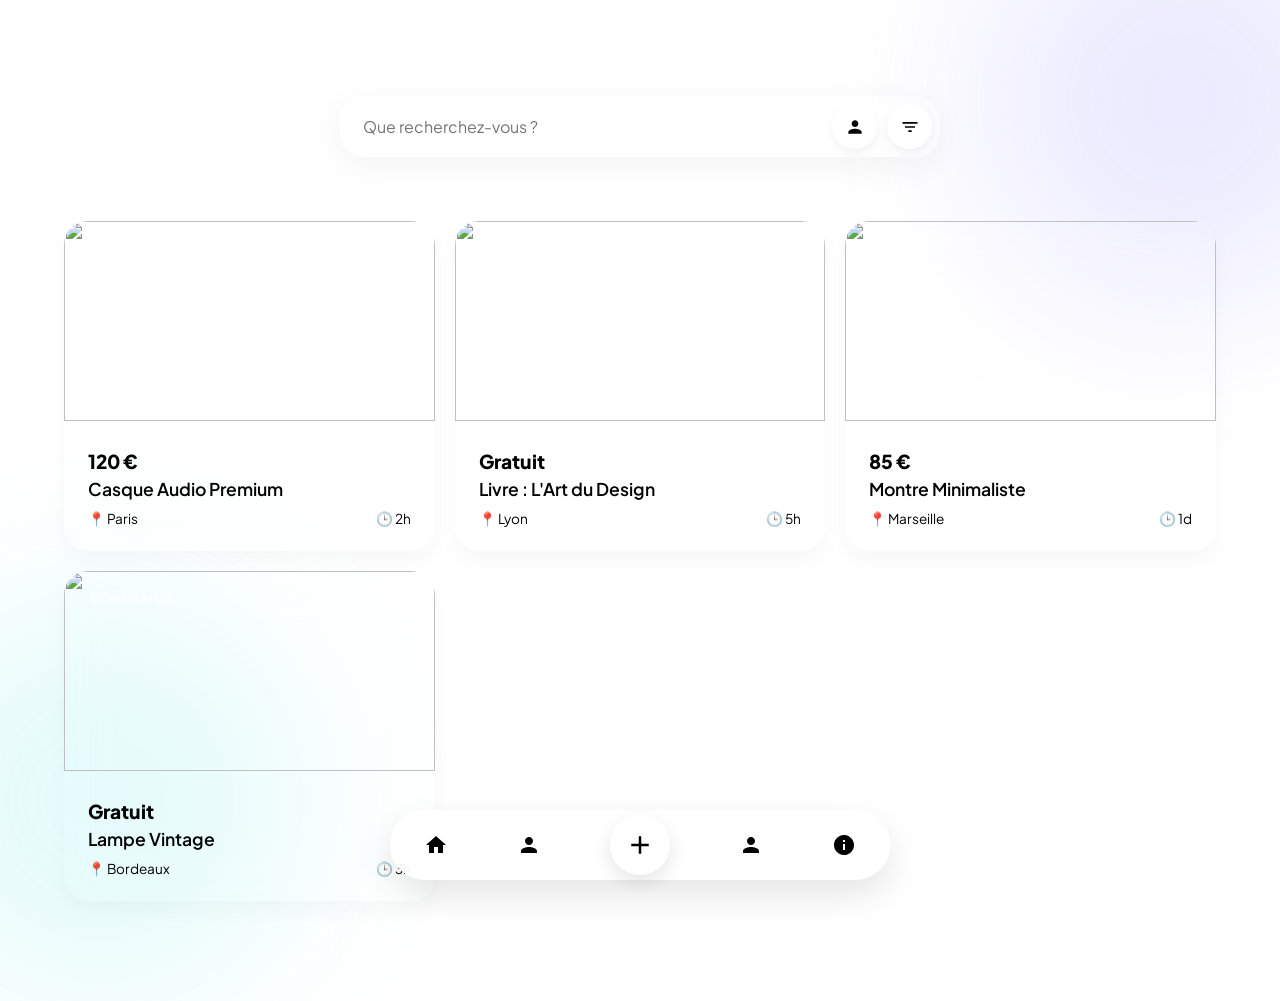
==== commit 969269cc: "AminiA: mise a jour de index.html" ====
--- a/index.html
+++ b/index.html
@@ -5,6 +5,7 @@
     <meta name="viewport" content="width=device-width, initial-scale=1.0">
     <title>Lumière Express | Premium</title>
     <link href="https://fonts.googleapis.com/css2?family=Plus+Jakarta+Sans:wght@300;400;600;800&display=swap" rel="stylesheet">
+    <style>
     <style>
         :root {
             --primary: #00d2ff;
@@ -18,7 +19,11 @@
         }
         * { margin: 0; padding: 0; box-sizing: border-box; font-family: 'Plus Jakarta Sans', sans-serif; }
         body { background: var(--bg-gradient); min-height: 100vh; color: var(--text-main); padding-bottom: 100px; }
+        
+        #networkCanvas { position: fixed; top: 0; left: 0; width: 100%; height: 100%; z-index: -1; pointer-events: none; }
+        
         .blob { position: fixed; width: 400px; height: 400px; filter: blur(80px); opacity: 0.2; z-index: -1; border-radius: 50%; }
+
         .blob-1 { top: -100px; right: -100px; background: #a29bfe; }
         .blob-2 { bottom: -100px; left: -100px; background: #81ecec; }
         header { padding: 2rem 1.5rem; text-align: center; }
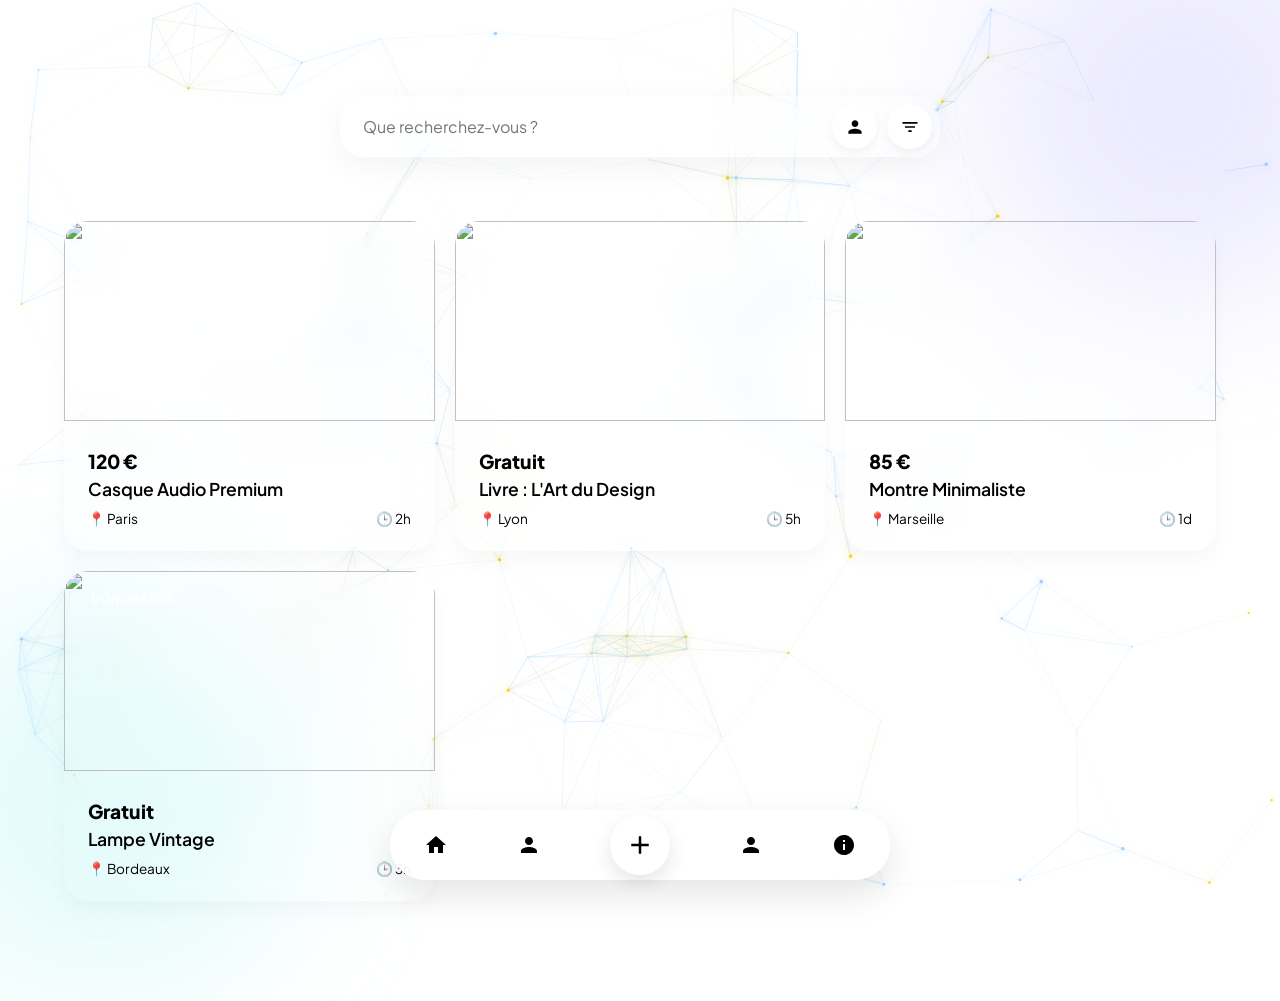
==== commit 314c7b38: "AminiA: mise a jour de index.html" ====
--- a/index.html
+++ b/index.html
@@ -57,6 +57,7 @@
     </style>
 </head>
 <body>
+    <canvas id="networkCanvas"></canvas>
     <div class="blob blob-1"></div><div class="blob blob-2"></div>
     <header>
         <div class="logo">Lumière Express</div>
@@ -87,5 +88,6 @@
         function closeModal(id) { document.getElementById(id).style.display = 'none'; }
         window.onclick = function(e) { if (e.target.className === 'modal') { e.target.style.display = 'none'; } }
     </script>
+    <script src="network.js"></script>
 </body>
 </html>
